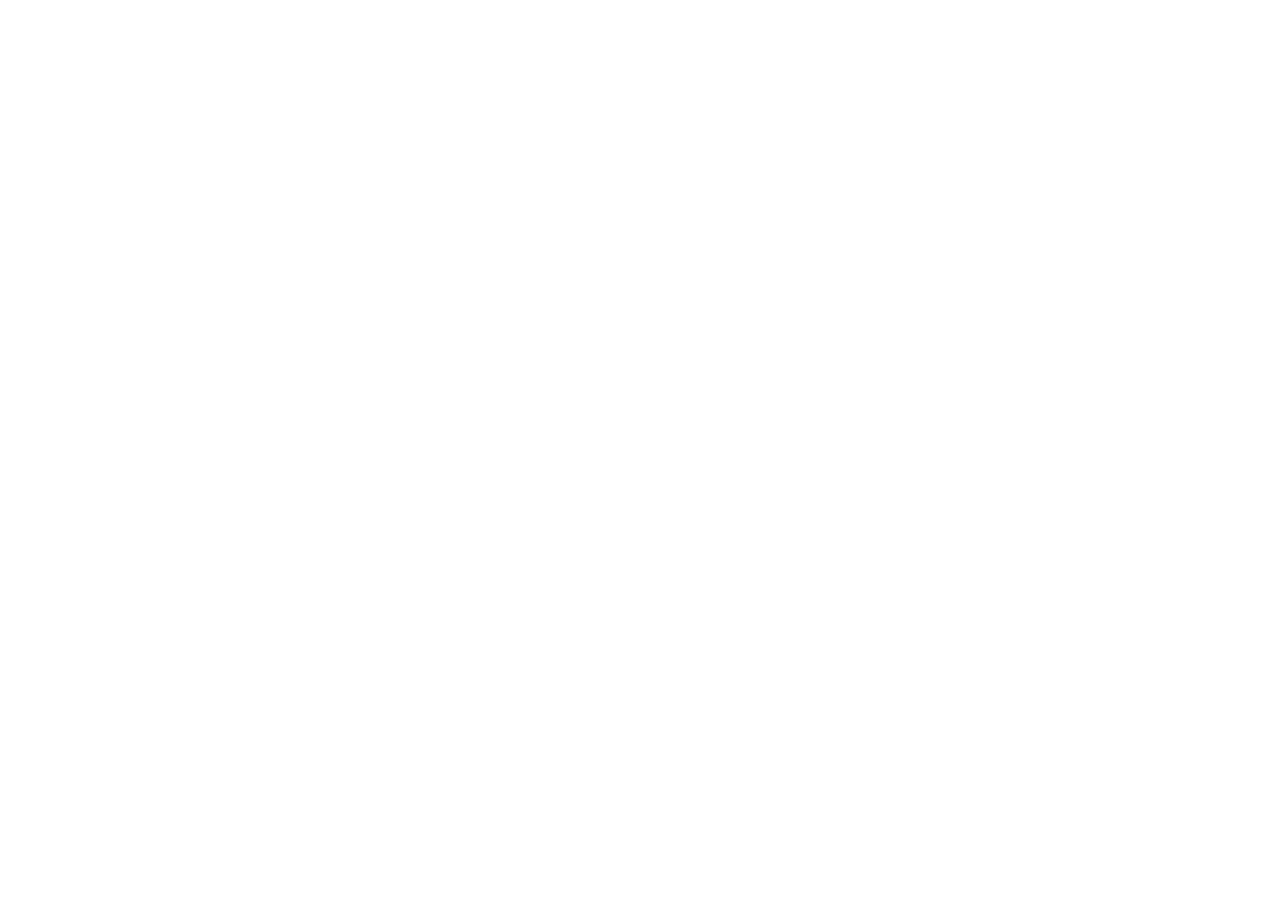
==== index.html @ a367022a "create html and css files" ====
<!DOCTYPE html>
<html lang="en">
<head>
    <meta charset="UTF-8">
    <meta http-equiv="X-UA-Compatible" content="IE=edge">
    <meta name="viewport" content="width=device-width, initial-scale=1.0">
    <title>Document</title>
</head>
<body>
    
</body>
</html>
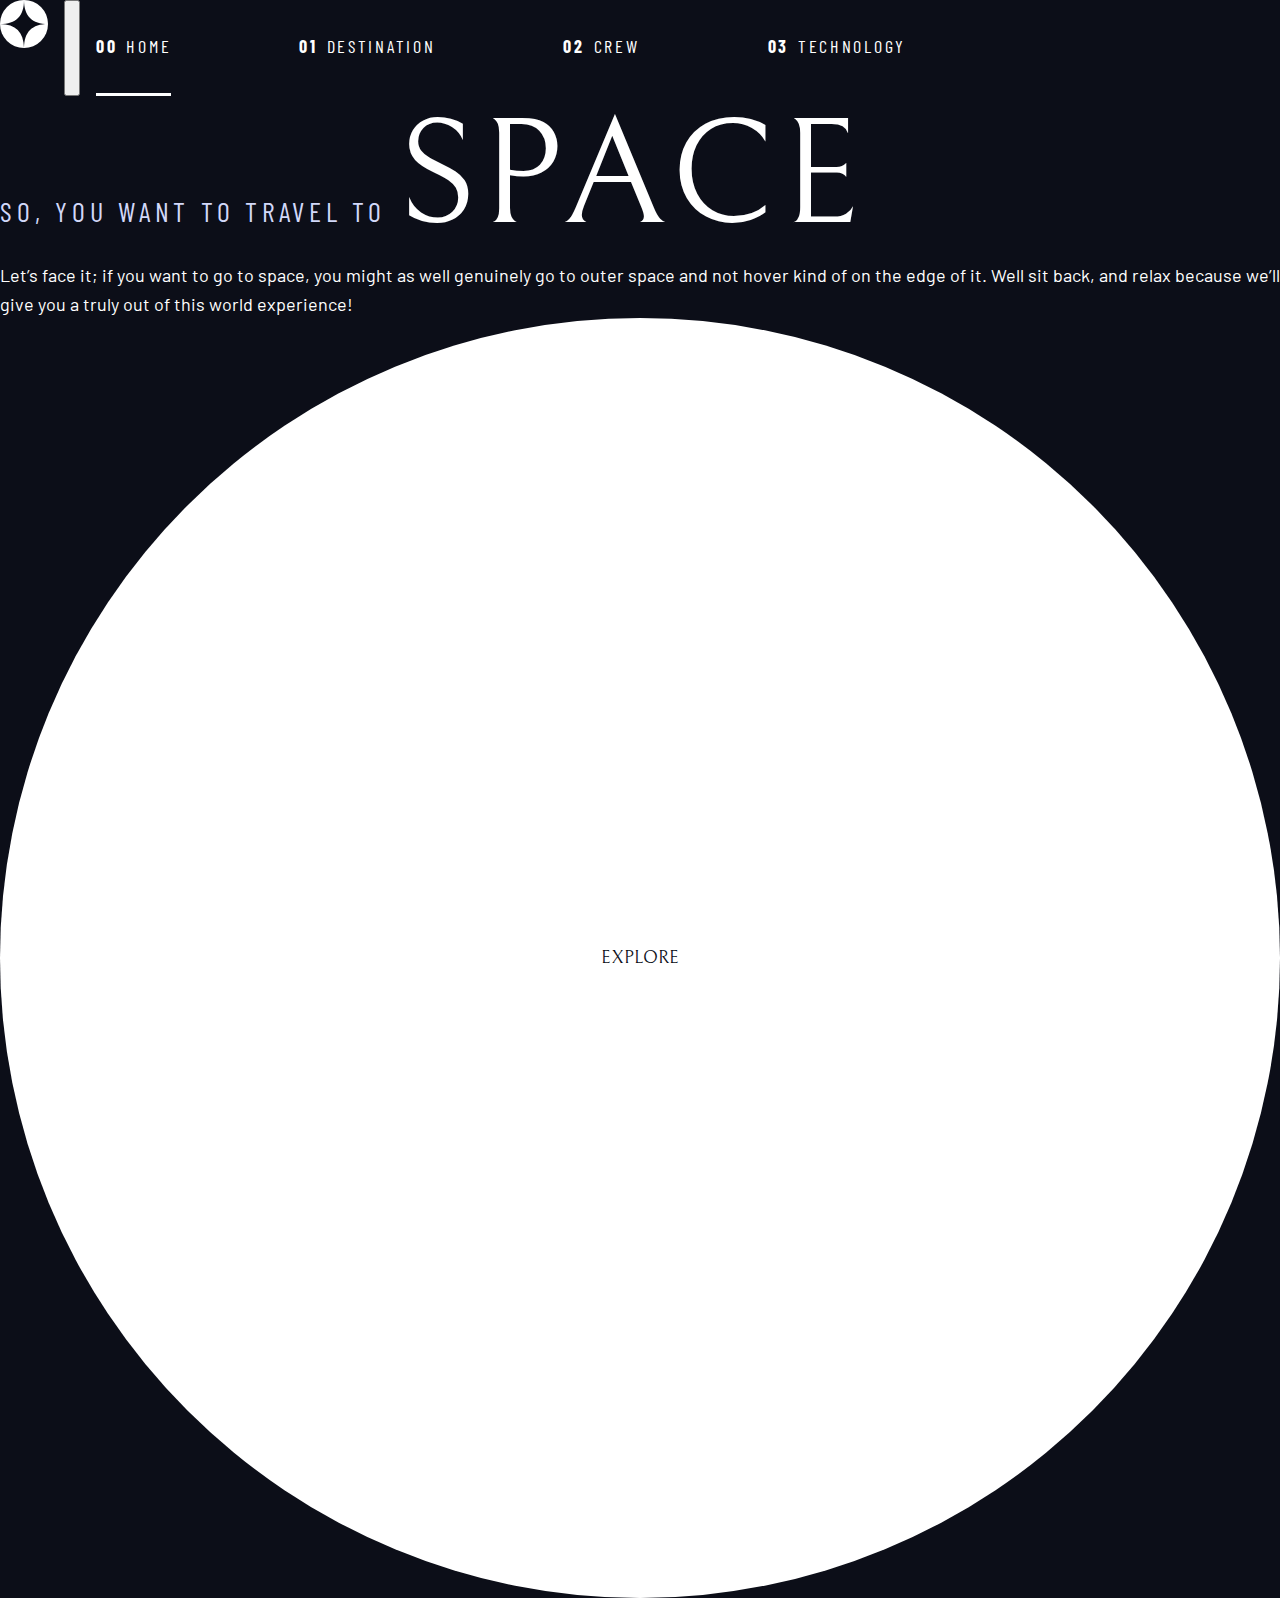
==== commit 6161609a: "complete navbar and home page" ====
--- a/index.html
+++ b/index.html
@@ -1,12 +1,63 @@
 <!DOCTYPE html>
 <html lang="en">
+
 <head>
     <meta charset="UTF-8">
-    <meta http-equiv="X-UA-Compatible" content="IE=edge">
     <meta name="viewport" content="width=device-width, initial-scale=1.0">
-    <title>Document</title>
+    <link rel="icon" type="image/png" sizes="32x32" href="./assets/favicon-32x32.png">
+
+    <!-- Google fonts -->
+    <link rel="preconnect" href="https://fonts.googleapis.com">
+    <link rel="preconnect" href="https://fonts.gstatic.com" crossorigin>
+    <link
+        href="https://fonts.googleapis.com/css2?family=Barlow+Condensed:wght@400;700&family=Bellefair&family=Barlow:wght@400;700&display=swap"
+        rel="stylesheet">
+
+    <!-- CSS link -->
+    <link rel="stylesheet" href="style.css">
+
+    <title>Space Travel</title>
 </head>
-<body>
-    
+
+<body class="home">
+
+    <header class="primary-header flex">
+        <div>
+            <img src="./assets/shared/logo.svg" alt="space tourism logo" class="logo">
+        </div>
+        <button class="mobile-nav-toggle" aria-controls="primary-navigation"><span class="sr-only"
+                aria-expanded="false">Menu</span></button>
+        <nav>
+            <ul id="primary-navigation" class="primary-navigation underline-indicators flex">
+                <li class="active"><a class="ff-sans-cond uppercase text-white letter-spacing-2"
+                        href="index.html"><span>00</span>home</a>
+                <li><a class="ff-sans-cond uppercase text-white letter-spacing-2"
+                        href="destination.html"><span>01</span>destination</a>
+                <li><a class="ff-sans-cond uppercase text-white letter-spacing-2"
+                        href="crew.html"><span>02</span>crew</a>
+                <li><a class="ff-sans-cond uppercase text-white letter-spacing-2"
+                        href="technology.html"><span>03</span>technology</a>
+            </ul>
+        </nav>
+    </header>
+
+    <div class="grid-container grid-container--home">
+        <div>
+            <h1 class="text-purple fs-500 ff-sans-cond letter-spacing-1 uppercase">So, you want to travel to
+                <span class="d-block fs-900 ff-serif text-white">Space</span>
+
+            </h1>
+            <p>Let’s face it; if you want to go to space, you might as well genuinely go to
+                outer space and not hover kind of on the edge of it. Well sit back, and relax
+                because we’ll give you a truly out of this world experience!</p>
+        </div>
+        <div>
+            <a href="#" class="large-button uppercase ff-serif text-dark bg-white">Explore</a>
+        </div>
+
+    </div>
+
+    <script src="./script.js"></script>
 </body>
+
 </html>--- a/style.css
+++ b/style.css
@@ -0,0 +1,336 @@
+/* ------------------ */
+/* Custom Properties */
+/* -----------------*/
+
+:root {
+	/* Colors */
+	--clr-dark: 230 35% 7%;
+	--clr-purple: 231 77% 90%;
+	--clr-white: 0 0% 100%;
+
+	/* Font-sizes */
+	--fs-900: 9.375rem;
+	--fs-800: 6.25rem;
+	--fs-700: 3.5rem;
+	--fs-600: 2rem;
+	--fs-500: 1.75rem;
+	--fs-400: 1.125rem;
+	--fs-300: 1rem;
+	--fs-200: 0.875rem;
+
+	/* Font-families */
+	--ff-serif: "Bellefair", serif;
+	--ff-sans-cond: "Barlow Condensed", sans-serif;
+	--ff-sans-normal: "Barlow", sans-serif;
+}
+
+/* -------------- */
+/* Reset */
+/* -------------- */
+
+/* Box sizing rules reset */
+*,
+*::before,
+*::after {
+	box-sizing: border-box;
+}
+
+/* Margins reset */
+body,
+h1,
+h2,
+h3,
+h4,
+h5,
+h6,
+p,
+figure,
+picture {
+	margin: 0;
+}
+
+h1,
+h2,
+h3,
+h4,
+h5,
+h6,
+p {
+	font-weight: 400;
+}
+
+/* Body set up */
+body {
+	font-family: var(--ff-sans-normal);
+	font-size: var(--fs-400);
+	background-color: hsl(var(--clr-dark));
+	color: hsl(var(--clr-white));
+	line-height: 1.6;
+	min-height: 100vh;
+}
+
+/* Images set up */
+img,
+picture {
+	max-width: 100%;
+	display: block;
+}
+
+/* Form elements set up */
+input,
+button,
+textarea,
+select {
+	font: inherit;
+}
+
+/* Remove animations for people who've turned them off */
+@media (prefers-reduced-motion: reduce) {
+	*,
+	*::before,
+	*::after {
+		animation-duration: 0.01ms !important;
+		animation-iteration-count: 1 !important;
+		transition-duration: 0.01ms !important;
+		scroll-behavior: auto !important;
+	}
+}
+
+/* ----------------------- */
+/* Utility classes */
+/* ----------------------- */
+
+/* general */
+
+.flex {
+	display: flex;
+	gap: var(--gap, 1rem);
+}
+
+.grid {
+	display: grid;
+	gap: var(--gap, 1rem);
+}
+
+.flow > *:where(:not(:first-child)) {
+	margin-top: var(--flow-space, 1rem);
+	outline: 1px solid red;
+}
+
+.container {
+	padding-inline: 2em;
+	margin-inline: auto;
+	max-width: 80rem;
+}
+
+.sr-only {
+	position: absolute;
+	width: 1px;
+	height: 1px;
+	padding: 0;
+	margin: -1px;
+	overflow: hidden;
+	clip: rect(0, 0, 0, 0);
+	white-space: nowrap;
+	border: 0;
+}
+
+/* Colors */
+
+.bg-dark {
+	background-color: hsl(var(--clr-dark));
+}
+.bg-purple {
+	background-color: hsl(var(--clr-purple));
+}
+.bg-white {
+	background-color: hsl(var(--clr-white));
+}
+
+.text-dark {
+	color: hsl(var(--clr-dark));
+}
+.text-purple {
+	color: hsl(var(--clr-purple));
+}
+.text-white {
+	color: hsl(var(--clr-white));
+}
+
+/* Typography */
+
+.ff-serif {
+	font-family: var(--ff-serif);
+}
+.ff-sans-cond {
+	font-family: var(--ff-sans-cond);
+}
+.ff-sans-normal {
+	font-family: var(--ff-sans-normal);
+}
+
+.letter-spacing-1 {
+	letter-spacing: 4.75px;
+}
+.letter-spacing-2 {
+	letter-spacing: 2.7px;
+}
+.letter-spacing-3 {
+	letter-spacing: 2.35px;
+}
+
+.uppercase {
+	text-transform: uppercase;
+}
+
+.fs-900 {
+	font-size: var(--fs-900);
+}
+.fs-800 {
+	font-size: var(--fs-800);
+}
+.fs-700 {
+	font-size: var(--fs-700);
+}
+.fs-600 {
+	font-size: var(--fs-600);
+}
+.fs-500 {
+	font-size: var(--fs-500);
+}
+.fs-400 {
+	font-size: var(--fs-400);
+}
+.fs-300 {
+	font-size: var(--fs-300);
+}
+.fs-200 {
+	font-size: var(--fs-200);
+}
+
+.fs-900,
+.fs-800,
+.fs-700,
+.fs-600 {
+	line-height: 1.1;
+}
+
+.numbered-title {
+	font-family: var(--ff-sans-cond);
+	font-size: var(--fs-500);
+	text-transform: uppercase;
+	letter-spacing: 4.72px;
+}
+
+.numbered-title span {
+	margin-right: .5em;
+	font-weight: 700;
+	color: hsl(var(--clr-white) / .25);
+}
+
+/* ------------*/
+/* Components */
+/* ---------- */
+
+.large-button {
+	display: grid;
+	place-items: center;
+	padding: 0 2em;
+	border-radius: 50%;
+	aspect-ratio: 1;
+	text-decoration: none;
+}
+
+.large-button::after {
+	content: '';
+	position: absolute;
+	z-index: -1;
+	width: 100%;
+	height: 100%;
+	background: hsl(var(--clr-white) / .15);
+	border-radius: 50%;
+	opacity: 0;
+	transition: opacity 500ms linear, transform 500ms ease-in-out;
+}
+
+.large-button:hover::after,
+.large-button:focus::after {
+	opacity: 1;
+	transform: scale(1.5);
+}
+
+.primary-navigation {
+	--gap: 8rem;
+	--underline-gap: 2rem;
+	list-style: none;
+	padding: 0;
+	margin: 0;
+}
+
+.primary-navigation a {
+	text-decoration: none;
+}
+
+.primary-navigation a > span {
+	font-weight: 700;
+	margin-right: .5em;
+}
+
+.underline-indicators > * {
+	border: 0;
+    border-bottom: .2rem solid hsl(var(--clr-white) / 0);
+	padding: var(--underline-gap, 1rem) 0;
+    cursor: pointer;
+}
+
+.underline-indicators > *:hover,
+.underline-indicators > *:focus {
+	border-bottom: .2rem solid hsl(var(--clr-white) / .5);
+}
+
+.underline-indicators > .active,
+.underline-indicators > [aria-selected="true"] {
+	border-bottom: .2rem solid hsl(var(--clr-white) / 1);
+    color: .2rem solid hsl(var(--clr-white) / 1);
+}
+
+.tab-list {
+    --gap: 2rem;
+}
+
+.dot-indicators > *{
+    cursor: pointer;
+    border: 0;
+    border-radius: 50%;
+    aspect-ratio: 1;
+    padding: .5em;
+    background-color: hsl( var(--clr-white) / .25);
+}
+
+.dot-indicators > *:hover,
+.dot-indicators > *:focus{
+    background-color: hsl( var(--clr-white) / .5);
+}
+
+.dot-indicators > [aria-selected="true"] {
+    background-color: hsl( var(--clr-white) / 1);
+}
+
+.numbered-indicators > *{
+    cursor: pointer;
+    border-radius: 50%;
+    aspect-ratio: 1;
+    border: .2rem solid hsl(var(--clr-white) / .25);
+    padding: .5em;
+    margin: 1.25em;
+}
+
+.numbered-indicators > *:hover,
+.numbered-indicators > *:focus{
+    border: .2rem solid hsl(var(--clr-white) / .75);
+}
+
+.numbered-indicators > [aria-selected="true"] {
+    background-color: hsl( var(--clr-white) / 1);
+    color: hsl( var(--clr-dark) );
+}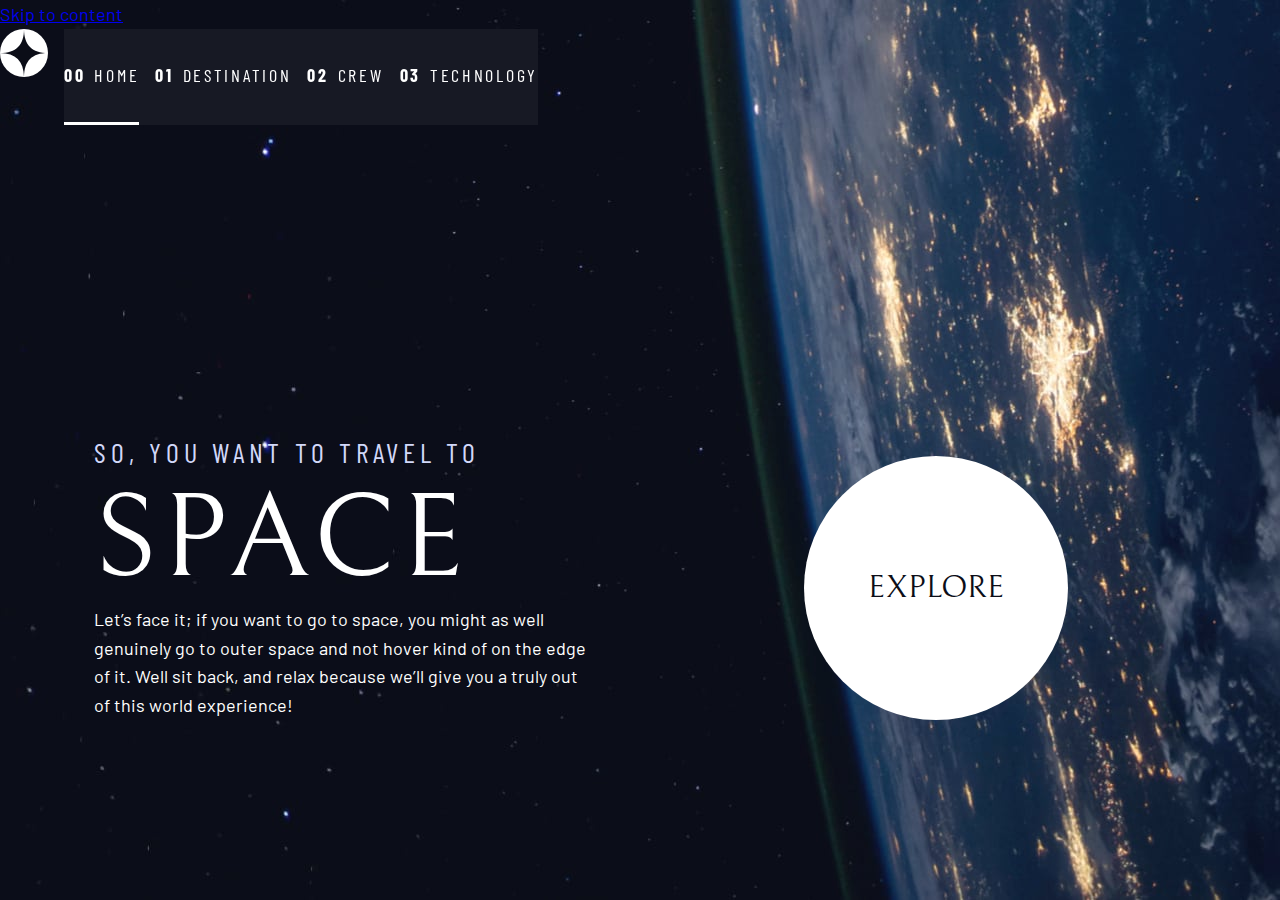
==== commit 2eb85726: "finish home page" ====
--- a/index.html
+++ b/index.html
@@ -20,6 +20,7 @@
 </head>
 
 <body class="home">
+    <a class="skip-to-content" href="#main">Skip to content</a>
 
     <header class="primary-header flex">
         <div>
@@ -28,20 +29,20 @@
         <button class="mobile-nav-toggle" aria-controls="primary-navigation"><span class="sr-only"
                 aria-expanded="false">Menu</span></button>
         <nav>
-            <ul id="primary-navigation" class="primary-navigation underline-indicators flex">
+            <ul id="primary-navigation" data-visible="false" class="primary-navigation underline-indicators flex">
                 <li class="active"><a class="ff-sans-cond uppercase text-white letter-spacing-2"
-                        href="index.html"><span>00</span>home</a>
+                        href="index.html"><span aria-hidden="true">00</span>home</a>
                 <li><a class="ff-sans-cond uppercase text-white letter-spacing-2"
-                        href="destination.html"><span>01</span>destination</a>
+                        href="destination.html"><span aria-hidden="true">01</span>destination</a>
                 <li><a class="ff-sans-cond uppercase text-white letter-spacing-2"
-                        href="crew.html"><span>02</span>crew</a>
+                        href="crew.html"><span aria-hidden="true">02</span>crew</a>
                 <li><a class="ff-sans-cond uppercase text-white letter-spacing-2"
-                        href="technology.html"><span>03</span>technology</a>
+                        href="technology.html"><span aria-hidden="true">03</span>technology</a>
             </ul>
         </nav>
     </header>
 
-    <div class="grid-container grid-container--home">
+    <main id="main" class="grid-container grid-container--home">
         <div>
             <h1 class="text-purple fs-500 ff-sans-cond letter-spacing-1 uppercase">So, you want to travel to
                 <span class="d-block fs-900 ff-serif text-white">Space</span>
@@ -54,8 +55,7 @@
         <div>
             <a href="#" class="large-button uppercase ff-serif text-dark bg-white">Explore</a>
         </div>
-
-    </div>
+    </main>
 
     <script src="./script.js"></script>
 </body>
--- a/style.css
+++ b/style.css
@@ -9,12 +9,12 @@
 	--clr-white: 0 0% 100%;
 
 	/* Font-sizes */
-	--fs-900: 9.375rem;
-	--fs-800: 6.25rem;
-	--fs-700: 3.5rem;
-	--fs-600: 2rem;
+	--fs-900: clamp(5rem, 8vw + 1rem, 9.375rem);
+	--fs-800: 3.5rem;
+	--fs-700: 1.5rem;
+	--fs-600: 1rem;
 	--fs-500: 1.75rem;
-	--fs-400: 1.125rem;
+	--fs-400: 0.9375rem;
 	--fs-300: 1rem;
 	--fs-200: 0.875rem;
 
@@ -22,6 +22,26 @@
 	--ff-serif: "Bellefair", serif;
 	--ff-sans-cond: "Barlow Condensed", sans-serif;
 	--ff-sans-normal: "Barlow", sans-serif;
+}
+
+@media (min-width: 35em) {
+	:root {
+		/* --fs-900: 9.375rem; */
+		--fs-800: 5rem;
+		--fs-700: 2.5rem;
+		--fs-600: 1.5rem;
+		--fs-400: 1rem;
+	}
+}
+
+@media (min-width: 45em) {
+	:root {
+		/* Font-sizes */
+		--fs-800: 6.25rem;
+		--fs-700: 3.5rem;
+		--fs-600: 2rem;
+		--fs-400: 1.125rem;
+	}
 }
 
 /* -------------- */
@@ -67,6 +87,11 @@
 	color: hsl(var(--clr-white));
 	line-height: 1.6;
 	min-height: 100vh;
+
+	display: grid;
+	grid-template-rows: min-content 1fr;
+
+    overflow-x: hidden;
 }
 
 /* Images set up */
@@ -112,15 +137,48 @@
 	gap: var(--gap, 1rem);
 }
 
+.d-block {
+	display: block;
+}
+
 .flow > *:where(:not(:first-child)) {
 	margin-top: var(--flow-space, 1rem);
-	outline: 1px solid red;
 }
 
 .container {
 	padding-inline: 2em;
 	margin-inline: auto;
 	max-width: 80rem;
+}
+
+.grid-container {
+	display: grid;
+	text-align: center;
+	place-items: center;
+	padding-inline: 1rem;
+}
+
+.grid-container * {
+	max-width: 50ch;
+}
+
+@media (min-width: 45em) {
+	.grid-container {
+		text-align: left;
+		column-gap: var(--container-gap, 2rem);
+		grid-template-columns: minmax(1rem, 1fr) repeat(2, minmax(0, 40rem)) minmax(1rem, 1fr);
+	}
+	.grid-container > *:first-child {
+		grid-column: 2;
+	}
+
+	.grid-container > *:last-child {
+		grid-column: 3;
+	}
+	.grid-container--home {
+		padding-bottom: max(6rem, 20vh);
+		align-items: end;
+	}
 }
 
 .sr-only {
@@ -233,12 +291,15 @@
 /* ---------- */
 
 .large-button {
-	display: grid;
+	font-size: 2rem;
+	display: inline-grid;
 	place-items: center;
 	padding: 0 2em;
 	border-radius: 50%;
 	aspect-ratio: 1;
 	text-decoration: none;
+	position: relative;
+	z-index: 1;
 }
 
 .large-button::after {
@@ -247,7 +308,7 @@
 	z-index: -1;
 	width: 100%;
 	height: 100%;
-	background: hsl(var(--clr-white) / .15);
+	background: hsl(var(--clr-white) / .1);
 	border-radius: 50%;
 	opacity: 0;
 	transition: opacity 500ms linear, transform 500ms ease-in-out;
@@ -260,11 +321,55 @@
 }
 
 .primary-navigation {
-	--gap: 8rem;
 	--underline-gap: 2rem;
 	list-style: none;
 	padding: 0;
 	margin: 0;
+	background: hsl(var(--clr-dark) / 0.95);
+	backdrop-filter: blur(1.75rem);
+}
+
+@supports (backdrop-filter: blur(1.75rem)) {
+	.primary-navigation {
+		background: hsl(var(--clr-white) / 0.05);
+		backdrop-filter: blur(1.5rem);
+	}
+}
+
+.mobile-nav-toggle {
+    display: none;
+}
+
+@media (max-width: 35rem) {
+	.primary-navigation {
+		--underline-gap: .75rem;
+		position: fixed;
+		z-index: 1000;
+		inset: 0 0 0 30%;
+		list-style: none;
+		padding: min(20rem, 15vh) 2rem;
+		margin: 0;
+		flex-direction: column;
+        transform: translateX(100%);
+	}
+
+	.primary-navigation.underline-indicators > .active {
+		border: 0;
+	}
+
+    .mobile-nav-toggle {
+        display: block;
+        position: absolute;
+        z-index: 2000;
+        right: 1rem;
+        top: 2rem;
+        background: transparent;
+        background-image: url(./assets/shared/icon-hamburger.svg);
+        background-repeat: no-repeat;
+        width: 1.5rem;
+        aspect-ratio: 1;
+        border: 0;
+    }
 }
 
 .primary-navigation a {
@@ -278,59 +383,84 @@
 
 .underline-indicators > * {
 	border: 0;
-    border-bottom: .2rem solid hsl(var(--clr-white) / 0);
+	border-bottom: .2rem solid hsl(var(--clr-white) / 0);
 	padding: var(--underline-gap, 1rem) 0;
-    cursor: pointer;
+	cursor: pointer;
 }
 
 .underline-indicators > *:hover,
 .underline-indicators > *:focus {
-	border-bottom: .2rem solid hsl(var(--clr-white) / .5);
+	border-color: hsl(var(--clr-white) / .5);
 }
 
 .underline-indicators > .active,
 .underline-indicators > [aria-selected="true"] {
-	border-bottom: .2rem solid hsl(var(--clr-white) / 1);
-    color: .2rem solid hsl(var(--clr-white) / 1);
+	color: hsl(var(--clr-white) / 1);
+	border-color: hsl(var(--clr-white) / 1);
 }
 
 .tab-list {
-    --gap: 2rem;
-}
-
-.dot-indicators > *{
-    cursor: pointer;
-    border: 0;
-    border-radius: 50%;
-    aspect-ratio: 1;
-    padding: .5em;
-    background-color: hsl( var(--clr-white) / .25);
+	--gap: 2rem;
+}
+
+.dot-indicators > * {
+	cursor: pointer;
+	border: 0;
+	border-radius: 50%;
+	padding: .5em;
+	background-color: hsl(var(--clr-white) / .25);
 }
 
 .dot-indicators > *:hover,
-.dot-indicators > *:focus{
-    background-color: hsl( var(--clr-white) / .5);
+.dot-indicators > *:focus {
+	background-color: hsl(var(--clr-white) / .5);
 }
 
 .dot-indicators > [aria-selected="true"] {
-    background-color: hsl( var(--clr-white) / 1);
-}
-
-.numbered-indicators > *{
-    cursor: pointer;
-    border-radius: 50%;
-    aspect-ratio: 1;
-    border: .2rem solid hsl(var(--clr-white) / .25);
-    padding: .5em;
-    margin: 1.25em;
+	background-color: hsl(var(--clr-white) / 1);
+}
+
+.numbered-indicators > * {
+	cursor: pointer;
+	border-radius: 50%;
+	aspect-ratio: 1;
+	border: .2rem solid hsl(var(--clr-white) / .25);
+	padding: .5em;
+	margin: 1.25em;
 }
 
 .numbered-indicators > *:hover,
-.numbered-indicators > *:focus{
-    border: .2rem solid hsl(var(--clr-white) / .75);
+.numbered-indicators > *:focus {
+	border: .2rem solid hsl(var(--clr-white) / .75);
 }
 
 .numbered-indicators > [aria-selected="true"] {
-    background-color: hsl( var(--clr-white) / 1);
-    color: hsl( var(--clr-dark) );
-}+	background-color: hsl(var(--clr-white) / 1);
+	color: hsl(var(--clr-dark));
+}
+
+/* ------------------------- */
+/* Page specific background */
+/* ----------------------- */
+body {
+	background-size: cover;
+	background-position: bottom center;
+}
+
+/* Home */
+
+.home {
+	background-image: url(./assets/home/background-home-mobile.jpg);
+}
+
+@media (min-width: 35rem) {
+	.home {
+		background-image: url(./assets/home/background-home-tablet.jpg);
+	}
+}
+
+@media (min-width: 45rem) {
+	.home {
+		background-image: url(./assets/home/background-home-desktop.jpg);
+	}
+}
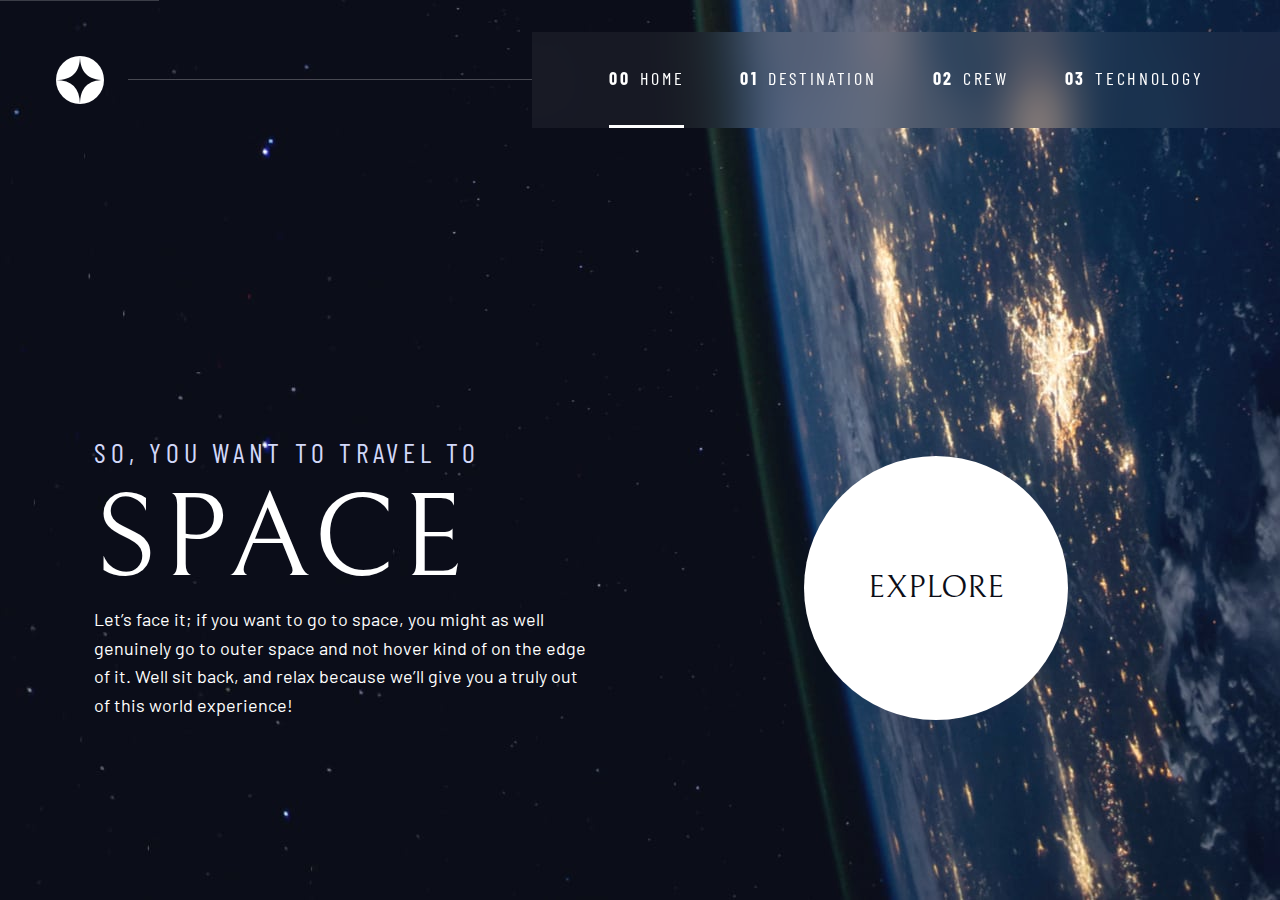
==== commit c45a381d: "small changes" ====
--- a/index.html
+++ b/index.html
@@ -16,7 +16,7 @@
     <!-- CSS link -->
     <link rel="stylesheet" href="style.css">
 
-    <title>Space Travel</title>
+    <title>Space Travel</title> 
 </head>
 
 <body class="home">
@@ -43,7 +43,7 @@
     </header>
 
     <main id="main" class="grid-container grid-container--home">
-        <div>
+        <div class="home-info info">
             <h1 class="text-purple fs-500 ff-sans-cond letter-spacing-1 uppercase">So, you want to travel to
                 <span class="d-block fs-900 ff-serif text-white">Space</span>
 
--- a/style.css
+++ b/style.css
@@ -193,6 +193,21 @@
 	border: 0;
 }
 
+.skip-to-content {
+    position: absolute;
+    z-index: 9999;
+    background: hsl(var(--clr-white));
+    color: hsl(var(--clr-dark));
+    padding: .5em 1em;
+    margin-inline: auto;
+    transform: translateY(-100%);
+    transition: transform 250ms ease-in;
+}
+
+.skip-to-content:focus {
+    transform: translateY(0);
+}
+
 /* Colors */
 
 .bg-dark {
@@ -320,7 +335,19 @@
 	transform: scale(1.5);
 }
 
+/* primary-header */
+
+.logo {
+    margin: 1.5rem clamp(1.5rem, 5vw, 3.5rem);
+}
+
+.primary-header {
+    justify-content: space-between;
+    align-items: center;
+}
+
 .primary-navigation {
+    --gap: clamp(1.5rem, 5vw, 3.5rem);
 	--underline-gap: 2rem;
 	list-style: none;
 	padding: 0;
@@ -334,6 +361,15 @@
 		background: hsl(var(--clr-white) / 0.05);
 		backdrop-filter: blur(1.5rem);
 	}
+}
+
+.primary-navigation a {
+	text-decoration: none;
+}
+
+.primary-navigation a > span {
+	font-weight: 700;
+	margin-right: .5em;
 }
 
 .mobile-nav-toggle {
@@ -351,11 +387,16 @@
 		margin: 0;
 		flex-direction: column;
         transform: translateX(100%);
+        transition: transform 500ms ease-in-out;
 	}
 
 	.primary-navigation.underline-indicators > .active {
 		border: 0;
 	}
+
+    .primary-navigation[data-visible="true"] {
+        transform: translateX(0);
+    }
 
     .mobile-nav-toggle {
         display: block;
@@ -366,19 +407,54 @@
         background: transparent;
         background-image: url(./assets/shared/icon-hamburger.svg);
         background-repeat: no-repeat;
+        background-position: center;
         width: 1.5rem;
         aspect-ratio: 1;
         border: 0;
     }
-}
-
-.primary-navigation a {
-	text-decoration: none;
-}
-
-.primary-navigation a > span {
-	font-weight: 700;
-	margin-right: .5em;
+
+    .mobile-nav-toggle[aria-expanded="true"] {
+        background-image: url(./assets/shared/icon-close.svg);
+    }
+
+    .mobile-nav-toggle:focus-visible {
+        outline: 5px solid white;
+        outline-offset: 5px;
+    }
+}
+
+@media (min-width: 35em) {
+    .primary-navigation {
+        padding-inline: clamp(3rem, 6vw, 7rem);
+    }
+}
+
+@media (min-width: 35em) and (max-width: 44.999em) {
+
+    .primary-navigation a > span {
+        display: none;
+    }
+}
+
+@media (min-width: 45em) {
+    .primary-header::after {
+        content: '';
+        display: block;
+        position: relative;
+        height: 1px;
+        width: 100%;
+        margin-right: -2.5rem;
+        background: hsl(var(--clr-white) / .25);
+        order: 1;
+    }
+
+    nav {
+        order: 2;
+    }
+
+    .primary-navigation {
+        margin-block: 2rem;
+    }
 }
 
 .underline-indicators > * {
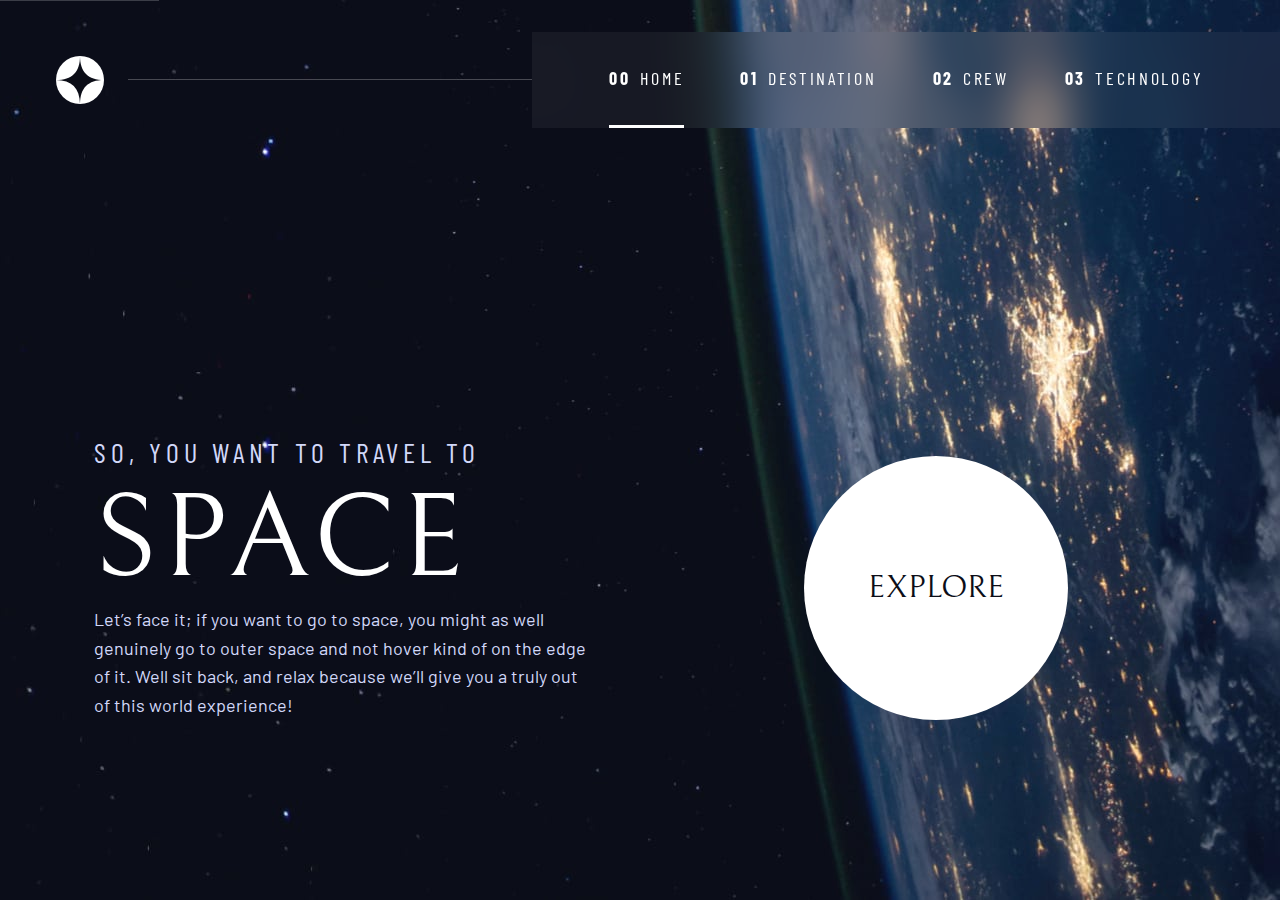
==== commit 9f8bcd23: "small changes" ====
--- a/index.html
+++ b/index.html
@@ -53,11 +53,12 @@
                 because we’ll give you a truly out of this world experience!</p>
         </div>
         <div>
-            <a href="#" class="large-button uppercase ff-serif text-dark bg-white">Explore</a>
+            <a href="destination.html" class="large-button uppercase ff-serif text-dark bg-white">Explore</a>
         </div>
     </main>
 
-    <script src="./script.js"></script>
+    <script src="./nav.js"></script>
+    <script src="./tabs.js"></script>
 </body>
 
 </html>--- a/style.css
+++ b/style.css
@@ -13,7 +13,7 @@
 	--fs-800: 3.5rem;
 	--fs-700: 1.5rem;
 	--fs-600: 1rem;
-	--fs-500: 1.75rem;
+	--fs-500: 1rem;
 	--fs-400: 0.9375rem;
 	--fs-300: 1rem;
 	--fs-200: 0.875rem;
@@ -30,6 +30,7 @@
 		--fs-800: 5rem;
 		--fs-700: 2.5rem;
 		--fs-600: 1.5rem;
+		--fs-500: 1.25rem;
 		--fs-400: 1rem;
 	}
 }
@@ -40,6 +41,7 @@
 		--fs-800: 6.25rem;
 		--fs-700: 3.5rem;
 		--fs-600: 2rem;
+		--fs-500: 1.75rem;
 		--fs-400: 1.125rem;
 	}
 }
@@ -91,7 +93,7 @@
 	display: grid;
 	grid-template-rows: min-content 1fr;
 
-    overflow-x: hidden;
+	overflow-x: hidden;
 }
 
 /* Images set up */
@@ -145,40 +147,14 @@
 	margin-top: var(--flow-space, 1rem);
 }
 
+.flow--space-small {
+    --flow-space: .75rem;
+}
+
 .container {
 	padding-inline: 2em;
 	margin-inline: auto;
 	max-width: 80rem;
-}
-
-.grid-container {
-	display: grid;
-	text-align: center;
-	place-items: center;
-	padding-inline: 1rem;
-}
-
-.grid-container * {
-	max-width: 50ch;
-}
-
-@media (min-width: 45em) {
-	.grid-container {
-		text-align: left;
-		column-gap: var(--container-gap, 2rem);
-		grid-template-columns: minmax(1rem, 1fr) repeat(2, minmax(0, 40rem)) minmax(1rem, 1fr);
-	}
-	.grid-container > *:first-child {
-		grid-column: 2;
-	}
-
-	.grid-container > *:last-child {
-		grid-column: 3;
-	}
-	.grid-container--home {
-		padding-bottom: max(6rem, 20vh);
-		align-items: end;
-	}
 }
 
 .sr-only {
@@ -194,18 +170,18 @@
 }
 
 .skip-to-content {
-    position: absolute;
-    z-index: 9999;
-    background: hsl(var(--clr-white));
-    color: hsl(var(--clr-dark));
-    padding: .5em 1em;
-    margin-inline: auto;
-    transform: translateY(-100%);
-    transition: transform 250ms ease-in;
+	position: absolute;
+	z-index: 9999;
+	background: hsl(var(--clr-white));
+	color: hsl(var(--clr-dark));
+	padding: .5em 1em;
+	margin-inline: auto;
+	transform: translateY(-100%);
+	transition: transform 250ms ease-in;
 }
 
 .skip-to-content:focus {
-    transform: translateY(0);
+	transform: translateY(0);
 }
 
 /* Colors */
@@ -338,16 +314,16 @@
 /* primary-header */
 
 .logo {
-    margin: 1.5rem clamp(1.5rem, 5vw, 3.5rem);
+	margin: 1.5rem clamp(1.5rem, 5vw, 3.5rem);
 }
 
 .primary-header {
-    justify-content: space-between;
-    align-items: center;
+	justify-content: space-between;
+	align-items: center;
 }
 
 .primary-navigation {
-    --gap: clamp(1.5rem, 5vw, 3.5rem);
+	--gap: clamp(1.5rem, 5vw, 3.5rem);
 	--underline-gap: 2rem;
 	list-style: none;
 	padding: 0;
@@ -373,7 +349,7 @@
 }
 
 .mobile-nav-toggle {
-    display: none;
+	display: none;
 }
 
 @media (max-width: 35rem) {
@@ -386,82 +362,81 @@
 		padding: min(20rem, 15vh) 2rem;
 		margin: 0;
 		flex-direction: column;
-        transform: translateX(100%);
-        transition: transform 500ms ease-in-out;
+		transform: translateX(100%);
+		transition: transform 500ms ease-in-out;
+	}
+    .primary-navigation[data-visible="true"] {
+		transform: translateX(0);
 	}
 
 	.primary-navigation.underline-indicators > .active {
 		border: 0;
 	}
 
-    .primary-navigation[data-visible="true"] {
-        transform: translateX(0);
-    }
-
-    .mobile-nav-toggle {
-        display: block;
-        position: absolute;
-        z-index: 2000;
-        right: 1rem;
-        top: 2rem;
-        background: transparent;
-        background-image: url(./assets/shared/icon-hamburger.svg);
-        background-repeat: no-repeat;
-        background-position: center;
-        width: 1.5rem;
-        aspect-ratio: 1;
-        border: 0;
-    }
-
-    .mobile-nav-toggle[aria-expanded="true"] {
-        background-image: url(./assets/shared/icon-close.svg);
-    }
-
-    .mobile-nav-toggle:focus-visible {
-        outline: 5px solid white;
-        outline-offset: 5px;
-    }
+	.mobile-nav-toggle {
+		display: block;
+		position: absolute;
+		z-index: 2000;
+		right: 1rem;
+		top: 2rem;
+		background: transparent;
+		background-image: url(./assets/shared/icon-hamburger.svg);
+		background-repeat: no-repeat;
+		background-position: center;
+		width: 1.5rem;
+		aspect-ratio: 1;
+		border: 0;
+	}
+
+	.mobile-nav-toggle[aria-expanded="true"] {
+		background-image: url(./assets/shared/icon-close.svg);
+	}
+
+	.mobile-nav-toggle:focus-visible {
+		outline: 5px solid white;
+		outline-offset: 5px;
+	}
 }
 
 @media (min-width: 35em) {
-    .primary-navigation {
-        padding-inline: clamp(3rem, 6vw, 7rem);
-    }
+	.primary-navigation {
+		padding-inline: clamp(3rem, 6vw, 7rem);
+	}
 }
 
 @media (min-width: 35em) and (max-width: 44.999em) {
-
-    .primary-navigation a > span {
-        display: none;
-    }
+	.primary-navigation a > span {
+		display: none;
+	}
 }
 
 @media (min-width: 45em) {
-    .primary-header::after {
-        content: '';
-        display: block;
-        position: relative;
-        height: 1px;
-        width: 100%;
-        margin-right: -2.5rem;
-        background: hsl(var(--clr-white) / .25);
-        order: 1;
-    }
-
-    nav {
-        order: 2;
-    }
-
-    .primary-navigation {
-        margin-block: 2rem;
-    }
+	.primary-header::after {
+		content: '';
+		display: block;
+		position: relative;
+		height: 1px;
+		width: 100%;
+		margin-right: -2.5rem;
+		background: hsl(var(--clr-white) / .25);
+		order: 1;
+	}
+
+	nav {
+		order: 2;
+	}
+
+	.primary-navigation {
+		margin-block: 2rem;
+	}
 }
 
 .underline-indicators > * {
 	border: 0;
 	border-bottom: .2rem solid hsl(var(--clr-white) / 0);
-	padding: var(--underline-gap, 1rem) 0;
+	padding: var(--underline-gap, .5rem) 0;
 	cursor: pointer;
+    background-color: transparent;
 }
 
 .underline-indicators > *:hover,
@@ -523,7 +498,7 @@
 	background-position: bottom center;
 }
 
-/* Home */
+/* Home page*/
 
 .home {
 	background-image: url(./assets/home/background-home-mobile.jpg);
@@ -531,6 +506,7 @@
 
 @media (min-width: 35rem) {
 	.home {
+        background-position: center center;
 		background-image: url(./assets/home/background-home-tablet.jpg);
 	}
 }
@@ -540,3 +516,209 @@
 		background-image: url(./assets/home/background-home-desktop.jpg);
 	}
 }
+
+/* Destination page */
+
+.destination {
+	background-image: url(./assets/destination/background-destination-mobile.jpg);
+}
+
+@media (min-width: 35rem) {
+	.destination {
+        background-position: center center;
+		background-image: url(./assets/destination/background-destination-tablet.jpg);
+	}
+}
+
+@media (min-width: 45rem) {
+	.destination {
+		background-image: url(./assets/destination/background-destination-desktop.jpg);
+	}
+}
+
+/* Crew page */
+
+.crew {
+	background-image: url(./assets/crew/background-crew-mobile.jpg);
+}
+
+@media (min-width: 35rem) {
+	.crew {
+        background-position: center center;
+		background-image: url(./assets/crew/background-crew-tablet.jpg);
+	}
+}
+
+@media (min-width: 45rem) {
+	.crew {
+		background-image: url(./assets/crew/background-crew-desktop.jpg);
+	}
+}
+/* ------------------------- */
+/* Layout */
+/* ----------------------- */
+
+.grid-container {
+	display: grid;
+	text-align: center;
+	place-items: center;
+	padding-inline: 1rem;
+	padding-bottom: 4rem;
+}
+
+.grid-container p:not([class]) {
+	max-width: 50ch;
+}
+
+.numbered-title {
+	grid-area: title;
+}
+
+.info > p:not([class]) {
+    color: hsl(var(--clr-purple));
+}
+
+/* Destination page layout */
+.grid-container--destination {
+	--flow-space: 2rem;
+	grid-template-areas: 
+    'title' 
+    'image' 
+    'tabs' 
+    'content';
+}
+
+.grid-container--destination > picture {
+	grid-area: image;
+	max-width: 60%;
+}
+
+.grid-container--destination > .tab-list {
+	grid-area: tabs;
+}
+
+.grid-container--destination > .destination-info {
+	grid-area: content;
+}
+
+.destination-meta {
+	flex-direction: column;
+	border-top: 1px solid hsl(var(--clr-white) / .2);
+	padding-top: 2.5rem;
+	margin-top: 2.5rem;
+	/* place-items: center; */
+}
+
+.destination-meta p {
+    font-size: 1.75rem;
+}
+
+/* Crew page layout */
+.grid-container--crew {
+	--flow-space: 2rem;
+	grid-template-areas: 
+    'title' 
+    'image' 
+    'tabs' 
+    'content';
+}
+
+.grid-container--crew > picture {
+	grid-area: image;
+	max-width: 60%;
+    border-bottom: 1px solid hsl(var(--clr-white) / .1);
+}
+
+.grid-container--crew > .dot-indicators {
+	grid-area: tabs;
+}
+
+.grid-container--crew > .crew-details {
+	grid-area: content;
+}
+
+
+ .crew-details h2 {
+    color: hsl( var(--clr-white) / .5);
+ }
+
+@media (min-width: 35em) {
+	.numbered-title {
+		justify-self: start;
+		margin-top: 2rem;
+	}
+
+	.destination-meta {
+		flex-direction: row;
+		justify-content: space-evenly;
+	}
+
+    .grid-container--crew {
+        padding-bottom: 0;
+        grid-template-areas: 
+        'title' 
+        'content' 
+        'tabs'
+        'image' ;
+    }
+}
+
+@media (min-width: 45em) {
+	.grid-container {
+		text-align: left;
+		column-gap: var(--container-gap, 2rem);
+		grid-template-columns: minmax(1rem, 1fr) repeat(2, minmax(0, 40rem)) minmax(1rem, 1fr);
+	}
+
+    .grid-container--home {
+		padding-bottom: max(6rem, 20vh);
+		align-items: end;
+	}
+
+	.grid-container--home > *:first-child {
+		grid-column: 2;
+	}
+
+	.grid-container--home > *:last-child {
+		grid-column: 3;
+	}
+
+	.grid-container--destination {
+		justify-items: start;
+        align-content: start;
+		grid-template-areas: 
+        '. title title .' 
+        '. image tabs .' 
+        '. image content . ';
+	}
+
+    .grid-container--destination > picture,
+    .grid-container--crew > picture {
+        max-width: 90%;
+    }
+
+    .numbered-title {
+		margin-top: 0;
+	}
+
+    .destination-meta {
+		--gap: min(6vw, 7rem);
+		justify-content: start;
+	}
+
+    .grid-container--crew {
+        grid-template-areas: 
+        '. title title .' 
+        '. content image .' 
+        '. tabs image .';    
+    }
+
+    .grid-container--crew > .dot-indicators {
+        justify-self: start;
+    }
+
+    /* .crew-details {
+        justify-self: start;
+    } */
+
+}
